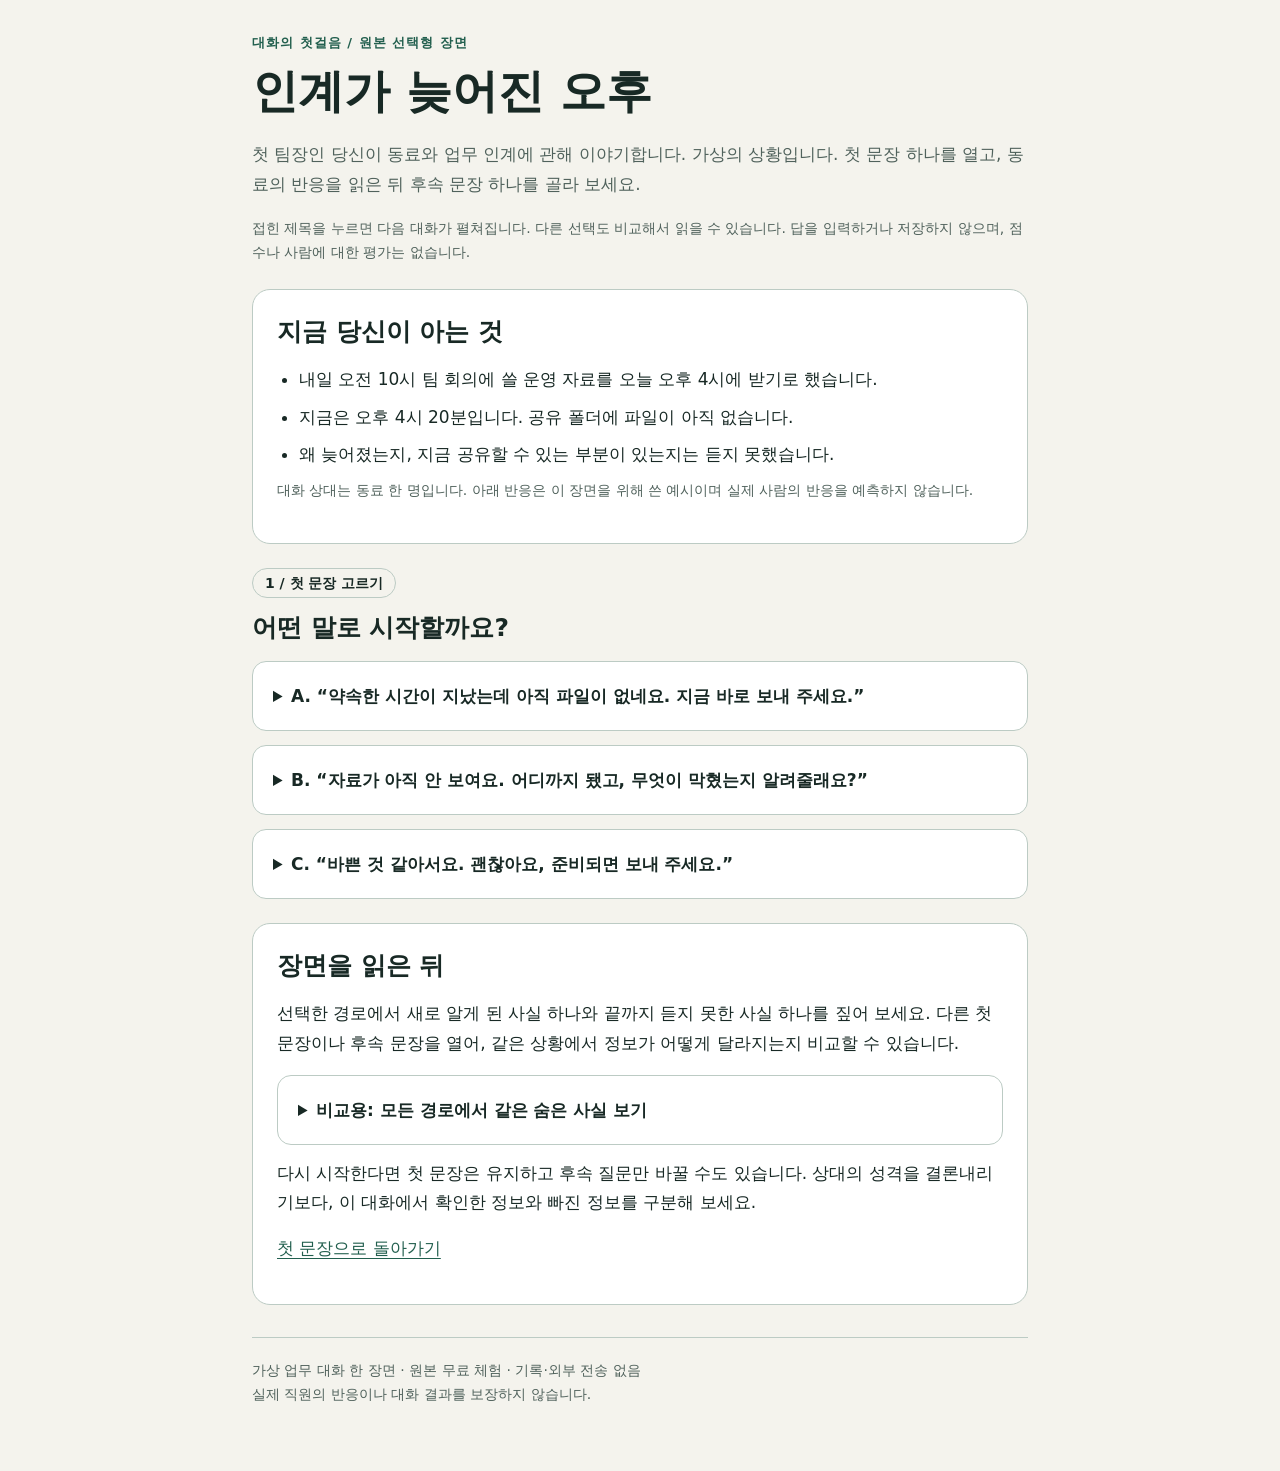
==== conversation-first-step/index.html @ abb4db86 "Publish free Korean conversation reading preview" ====
<!doctype html>
<html lang="ko">
<head>
  <meta charset="utf-8">
  <meta name="viewport" content="width=device-width, initial-scale=1">
  <meta name="description" content="가상의 인계 지연 상황에서 첫 문장과 후속 질문을 고르고, 확인한 정보와 남은 질문을 돌아보는 한국어 선택형 대화 한 장면.">
  <title>대화의 첫걸음 · 인계가 늦어진 오후</title>
  <style>
    :root{--ink:#182925;--muted:#50625c;--line:#bccbc4;--accent:#225f4e;--paper:#f4f3ed;--soft:#edf4ef}
    *{box-sizing:border-box}body{margin:0;background:var(--paper);color:var(--ink);font:17px/1.75 system-ui,"Malgun Gothic",sans-serif}
    main{max-width:820px;margin:auto;padding:32px 22px 64px}h1{font-size:clamp(30px,6vw,46px);line-height:1.25;margin:8px 0 20px}h2{font-size:25px;line-height:1.4;margin:0 0 16px}h3{font-size:21px;line-height:1.5;margin:0 0 12px}p{margin:0 0 16px}a{color:var(--accent);text-underline-offset:4px}a:focus-visible,summary:focus-visible{outline:3px solid #8a5e00;outline-offset:4px;border-radius:4px}
    .skip{position:absolute;left:12px;top:-100px;background:#fff;padding:8px 14px}.skip:focus{top:12px}.eyebrow{font-size:13px;font-weight:750;letter-spacing:.08em;margin:0;color:var(--accent)}.intro{color:var(--muted)}.card{background:#fff;border:1px solid var(--line);border-radius:18px;padding:24px;margin:24px 0}.facts{padding-left:22px;margin:0}.facts li{margin:8px 0}.step{display:inline-block;font-size:14px;font-weight:750;border:1px solid var(--line);border-radius:99px;padding:2px 12px;margin-bottom:12px}
    details{background:#fff;border:1px solid var(--line);border-radius:14px;margin:14px 0;scroll-margin-top:18px}summary{cursor:pointer;padding:20px;font-weight:750;line-height:1.65}details[open]>summary{border-bottom:1px solid var(--line);background:var(--soft);border-radius:14px 14px 0 0}.inside{padding:22px}.role{display:block;font-size:13px;letter-spacing:.04em;font-weight:800;color:var(--muted);margin-bottom:4px}.speech{padding-left:15px;border-left:3px solid var(--line);margin-bottom:20px}.choice{background:#fafbf8}.choice summary{font-size:16px}.result{border-top:1px solid var(--line);padding-top:18px;margin-top:20px}.result dl{margin:0}.result dt{font-weight:750;margin-top:14px}.result dd{margin:4px 0 16px}.return{font-size:14px;margin-top:20px}.note{font-size:14px;color:var(--muted)}footer{border-top:1px solid var(--line);padding-top:20px;margin-top:32px;font-size:14px;color:var(--muted)}
    @media(max-width:480px){main{padding:24px 14px 44px}.card{padding:20px}summary{padding:17px}.inside{padding:17px}.speech{padding-left:12px}h2{font-size:23px}}
  </style>
</head>
<body>
  <a class="skip" href="#choices">첫 문장 선택으로 이동</a>
  <main id="top">
    <header>
      <p class="eyebrow">대화의 첫걸음 / 원본 선택형 장면</p>
      <h1>인계가 늦어진 오후</h1>
      <p class="intro">첫 팀장인 당신이 동료와 업무 인계에 관해 이야기합니다. 가상의 상황입니다. 첫 문장 하나를 열고, 동료의 반응을 읽은 뒤 후속 문장 하나를 골라 보세요.</p>
      <p class="note">접힌 제목을 누르면 다음 대화가 펼쳐집니다. 다른 선택도 비교해서 읽을 수 있습니다. 답을 입력하거나 저장하지 않으며, 점수나 사람에 대한 평가는 없습니다.</p>
    </header>

    <section class="card" aria-labelledby="scene-title">
      <h2 id="scene-title">지금 당신이 아는 것</h2>
      <ul class="facts">
        <li>내일 오전 10시 팀 회의에 쓸 운영 자료를 오늘 오후 4시에 받기로 했습니다.</li>
        <li>지금은 오후 4시 20분입니다. 공유 폴더에 파일이 아직 없습니다.</li>
        <li>왜 늦어졌는지, 지금 공유할 수 있는 부분이 있는지는 듣지 못했습니다.</li>
      </ul>
      <p class="note">대화 상대는 동료 한 명입니다. 아래 반응은 이 장면을 위해 쓴 예시이며 실제 사람의 반응을 예측하지 않습니다.</p>
    </section>

    <section id="choices" aria-labelledby="choices-title">
      <span class="step">1 / 첫 문장 고르기</span>
      <h2 id="choices-title">어떤 말로 시작할까요?</h2>

      <details id="opening-a" name="opening">
        <summary>A. “약속한 시간이 지났는데 아직 파일이 없네요. 지금 바로 보내 주세요.”</summary>
        <div class="inside">
          <p class="speech"><span class="role">동료</span>“아직 확인할 게 두 개 있어요. 확인이 끝나면 보내겠습니다.”</p>
          <p>두 가지 확인이 남아 있다는 말을 들었습니다. 무엇을 확인하는지와 초안을 보낼 수 있는지는 아직 모릅니다.</p>
          <span class="step">2 / 후속 문장 고르기</span>
          <details class="choice" id="a-1" name="follow-a">
            <summary>A1. “확인 답변이 없어도 일단 완성본으로 보내 주세요.”</summary>
            <div class="inside">
              <p class="speech"><span class="role">동료</span>“본문은 끝났지만 표에 있는 두 수치의 기준을 확인하지 못했어요. 미확인 상태를 숨긴 채 완성본이라고 표시하기는 어렵습니다.”</p>
              <p class="speech"><span class="role">당신</span>“알겠습니다. 그 부분은 확인하고 보내 주세요.”</p>
              <section class="result" id="end-a1" aria-labelledby="end-a1-title">
                <h3 id="end-a1-title">A1 / 확인을 기다리며 대화가 끝났습니다</h3>
                <dl><dt>확인한 정보</dt><dd>본문은 끝났고, 표의 두 수치에 미확인 기준이 있습니다. 지금 완성본으로 취급하기는 어렵습니다.</dd><dt>남은 질문</dt><dd>어떤 기준이 빠졌는지, 이미 확인 요청을 했는지, 초안 공유가 가능한지, 언제 다시 현황을 볼지는 정하지 못했습니다.</dd><dt>돌아보기</dt><dd>급한 전달을 요구하다가 “완성”의 의미가 달랐다는 점을 알았습니다. 다음 대화에서 완성본과 공유 가능한 초안을 구분해 물어볼 수 있을까요?</dd></dl>
              </section>
              <p class="return"><a href="#opening-a">A의 다른 후속 문장 보기</a> · <a href="#review">장면 돌아보기</a></p>
            </div>
          </details>
          <details class="choice" id="a-2" name="follow-a">
            <summary>A2. “확인할 두 가지가 무엇인가요? 지금 공유할 수 있는 부분도 있나요?”</summary>
            <div class="inside">
              <p class="speech"><span class="role">동료</span>“본문은 끝났고 표의 두 수치 기준이 남았어요. 오후 2시에 확인 요청을 남겼는데 아직 답이 없어요. 미확인 부분을 표시한 초안은 지금 공유할 수 있습니다.”</p>
              <p class="speech"><span class="role">당신</span>“그럼 표시한 초안을 먼저 받고, 오후 4시 45분에 답변 상태를 다시 확인할까요?”</p>
              <p class="speech"><span class="role">동료</span>“네, 초안은 먼저 보내겠습니다. 4시 45분에 현황은 알려드릴 수 있지만, 그때까지 답변이 올지는 모르겠습니다.”</p>
              <section class="result" id="end-a2" aria-labelledby="end-a2-title">
                <h3 id="end-a2-title">A2 / 초안과 다음 확인 시점을 나눴습니다</h3>
                <dl><dt>확인한 정보</dt><dd>완료된 본문, 미확인 수치 두 개, 오후 2시의 확인 요청, 먼저 공유 가능한 초안을 알았습니다. 오후 4시 45분 현황 확인에 합의했습니다.</dd><dt>남은 질문</dt><dd>수치 기준이 구체적으로 어떻게 모호한지는 아직 듣지 못했습니다. 답변 도착과 최종본 완성 시각도 확정되지 않았습니다.</dd><dt>돌아보기</dt><dd>첫 요청은 같았지만 후속 질문이 공유 가능한 부분을 드러냈습니다. 다음 확인 시점을 정한 것과 그때 최종본이 완성된다는 약속을 구분해 보세요.</dd></dl>
              </section>
              <p class="return"><a href="#opening-a">A의 다른 후속 문장 보기</a> · <a href="#review">장면 돌아보기</a></p>
            </div>
          </details>
        </div>
      </details>

      <details id="opening-b" name="opening">
        <summary>B. “자료가 아직 안 보여요. 어디까지 됐고, 무엇이 막혔는지 알려줄래요?”</summary>
        <div class="inside">
          <p class="speech"><span class="role">동료</span>“본문은 끝났는데 표의 두 수치 기준이 불명확해요. 오후 2시에 확인 요청을 남겼지만 아직 답이 없어요. 미확인 표시를 한 초안은 보낼 수 있습니다.”</p>
          <p>완료된 부분, 기다리는 답변, 먼저 받을 수 있는 초안을 들었습니다. 확인 요청의 내용과 이후 일정은 아직 살펴보지 않았습니다.</p>
          <span class="step">2 / 후속 문장 고르기</span>
          <details class="choice" id="b-1" name="follow-b">
            <summary>B1. “기준이 어떻게 모호한가요? 확인 요청 내용과 초안을 같이 볼 수 있을까요?”</summary>
            <div class="inside">
              <p class="speech"><span class="role">동료</span>“새 양식에 두 수치가 월간 값인지 누적 값인지 표시가 없어요. 그 구분을 물었습니다. 초안에는 두 칸을 비우고 ‘기준 확인 중’이라고 쓸 수 있어요.”</p>
              <p class="speech"><span class="role">당신</span>“그 초안과 질문 내용을 먼저 공유해 주세요. 오후 4시 45분에 답변 상태를 함께 보고, 미확인 칸을 어떻게 다룰지 정하겠습니다.”</p>
              <p class="speech"><span class="role">동료</span>“네, 그렇게 공유하겠습니다. 다만 답변이 언제 올지는 아직 모릅니다.”</p>
              <section class="result" id="end-b1" aria-labelledby="end-b1-title">
                <h3 id="end-b1-title">B1 / 모호한 기준을 함께 볼 준비를 했습니다</h3>
                <dl><dt>확인한 정보</dt><dd>새 양식에 월간·누적 구분이 빠졌다는 구체적인 장애를 알았습니다. 확인 요청과 빈칸 표시 초안을 함께 받기로 했고, 오후 4시 45분에 다시 보기로 합의했습니다.</dd><dt>남은 질문</dt><dd>정확한 수치 기준은 답변 전까지 미확정입니다. 이 계획만으로 내일 회의 전에 최종본이 완성된다고 보장할 수 없습니다.</dd><dt>돌아보기</dt><dd>“막혔다”를 구체적인 질문으로 바꿨습니다. 다음 확인에서 답변이 없더라도 판단해야 할 항목은 무엇인지 떠올려 보세요.</dd></dl>
              </section>
              <p class="return"><a href="#opening-b">B의 다른 후속 문장 보기</a> · <a href="#review">장면 돌아보기</a></p>
            </div>
          </details>
          <details class="choice" id="b-2" name="follow-b">
            <summary>B2. “그럼 오늘 안에는 완성할 수 있겠죠?”</summary>
            <div class="inside">
              <p class="speech"><span class="role">동료</span>“답변이 언제 올지 몰라 오늘 안에 완성할 수 있다고 확답하기는 어려워요.”</p>
              <p class="speech"><span class="role">당신</span>“알겠습니다. 답변이 오면 알려 주세요.”</p>
              <section class="result" id="end-b2" aria-labelledby="end-b2-title">
                <h3 id="end-b2-title">B2 / 일정의 불확실성만 확인했습니다</h3>
                <dl><dt>확인한 정보</dt><dd>처음 들은 본문 완료·수치 미확인·오후 2시 요청·초안 가능 여부에 더해, 오늘 안에 끝난다는 확답은 어렵다는 점을 알았습니다.</dd><dt>남은 질문</dt><dd>월간·누적 구분 문제를 구체적으로 보지 못했고, 가능한 초안을 언제 받을지도 정하지 않았습니다. 답변이 안 올 때 다시 이야기할 시점도 없습니다.</dd><dt>돌아보기</dt><dd>열린 첫 질문으로 정보를 들었지만 후속 문장은 완료 약속에 집중했습니다. 답변이 오지 않는 경우의 다음 행동도 물어볼 필요가 있을까요?</dd></dl>
              </section>
              <p class="return"><a href="#opening-b">B의 다른 후속 문장 보기</a> · <a href="#review">장면 돌아보기</a></p>
            </div>
          </details>
        </div>
      </details>

      <details id="opening-c" name="opening">
        <summary>C. “바쁜 것 같아서요. 괜찮아요, 준비되면 보내 주세요.”</summary>
        <div class="inside">
          <p class="speech"><span class="role">동료</span>“그럼 확인이 끝나는 대로 보내겠습니다.”</p>
          <p>상대가 바쁠 것이라고 먼저 짐작했습니다. 동료는 확인이 끝나면 보내겠다고 했지만, 무엇을 확인하는지는 설명하지 않았습니다.</p>
          <span class="step">2 / 후속 문장 고르기</span>
          <details class="choice" id="c-1" name="follow-c">
            <summary>C1. “내일 10시 회의에 필요해요. 지금 공유할 수 있는 부분은 어디까지인가요?”</summary>
            <div class="inside">
              <p class="speech"><span class="role">동료</span>“본문은 끝났어요. 표의 두 수치 기준만 확인 중이라 그 부분을 표시한 초안은 보낼 수 있습니다.”</p>
              <p class="speech"><span class="role">당신</span>“초안은 오후 4시 30분에 받을 수 있을까요? 그때 확인 중인 부분의 상태도 알려 주세요.”</p>
              <p class="speech"><span class="role">동료</span>“네, 그때 초안과 현재 상태를 보내겠습니다. 기준 답변까지 올지는 모르겠습니다.”</p>
              <section class="result" id="end-c1" aria-labelledby="end-c1-title">
                <h3 id="end-c1-title">C1 / 필요한 시각과 초안 공유를 다시 맞췄습니다</h3>
                <dl><dt>확인한 정보</dt><dd>본문이 끝났고 미확인 표시 초안을 받을 수 있습니다. 내일 오전 10시의 필요를 말하고 오늘 오후 4시 30분의 초안 공유에 합의했습니다.</dd><dt>남은 질문</dt><dd>오후 2시에 이미 요청했다는 사실과 월간·누적 구분이 빠진 원인은 듣지 못했습니다. 기준 답변 도착은 여전히 불확실합니다.</dd><dt>돌아보기</dt><dd>“준비되면”이라는 넓은 말을 필요한 시각과 공유 범위로 좁혔습니다. 이후 질문은 완료 시각만 묻는 대신 어떤 장애를 확인할 수 있을까요?</dd></dl>
              </section>
              <p class="return"><a href="#opening-c">C의 다른 후속 문장 보기</a> · <a href="#review">장면 돌아보기</a></p>
            </div>
          </details>
          <details class="choice" id="c-2" name="follow-c">
            <summary>C2. “고생 많아요. 저도 바쁘니 확인되면 그때 알려 주세요.”</summary>
            <div class="inside">
              <p class="speech"><span class="role">동료</span>“네, 확인 답변을 받으면 공유하겠습니다.”</p>
              <p class="speech"><span class="role">당신</span>“네, 그럼 기다릴게요.”</p>
              <section class="result" id="end-c2" aria-labelledby="end-c2-title">
                <h3 id="end-c2-title">C2 / 서로 기다리기로 하고 대화를 닫았습니다</h3>
                <dl><dt>확인한 정보</dt><dd>동료가 확인 답변을 기다린다는 점만 알았습니다. 바쁜지 여부나 이미 끝낸 분량은 실제로 확인하지 않았습니다.</dd><dt>남은 질문</dt><dd>완료된 본문, 두 수치의 기준, 오후 2시 요청, 초안 공유 가능 여부를 듣지 못했습니다. 다시 이야기할 시각도 정하지 않았습니다.</dd><dt>돌아보기</dt><dd>격려와 배려를 전했지만 작업 정보는 거의 남지 않았습니다. 기다리는 동안 회의 준비에 필요한 정보를 얻으려면 어떤 질문을 더할 수 있을까요?</dd></dl>
              </section>
              <p class="return"><a href="#opening-c">C의 다른 후속 문장 보기</a> · <a href="#review">장면 돌아보기</a></p>
            </div>
          </details>
        </div>
      </details>
    </section>

    <section class="card" id="review" aria-labelledby="review-title">
      <h2 id="review-title">장면을 읽은 뒤</h2>
      <p>선택한 경로에서 새로 알게 된 사실 하나와 끝까지 듣지 못한 사실 하나를 짚어 보세요. 다른 첫 문장이나 후속 문장을 열어, 같은 상황에서 정보가 어떻게 달라지는지 비교할 수 있습니다.</p>
      <details id="fixed-facts"><summary>비교용: 모든 경로에서 같은 숨은 사실 보기</summary><div class="inside"><ul class="facts"><li>본문은 끝났습니다. 표의 두 수치가 월간 값인지 누적 값인지 새 양식에 표시가 없습니다.</li><li>동료는 오후 2시에 그 구분을 물었지만 오후 4시 20분까지 답변을 받지 못했습니다.</li><li>미확인 부분을 표시한 초안은 공유할 수 있습니다. 답변이 언제 올지는 모릅니다.</li></ul><p class="note">선택이 이 사실을 바꾸지는 않습니다. 무엇을 듣고 무엇을 함께 정했는지가 달라집니다.</p></div></details>
      <p>다시 시작한다면 첫 문장은 유지하고 후속 질문만 바꿀 수도 있습니다. 상대의 성격을 결론내리기보다, 이 대화에서 확인한 정보와 빠진 정보를 구분해 보세요.</p>
      <p><a href="#choices">첫 문장으로 돌아가기</a></p>
    </section>
    <footer>가상 업무 대화 한 장면 · 원본 무료 체험 · 기록·외부 전송 없음<br>실제 직원의 반응이나 대화 결과를 보장하지 않습니다.</footer>
  </main>
</body>
</html>
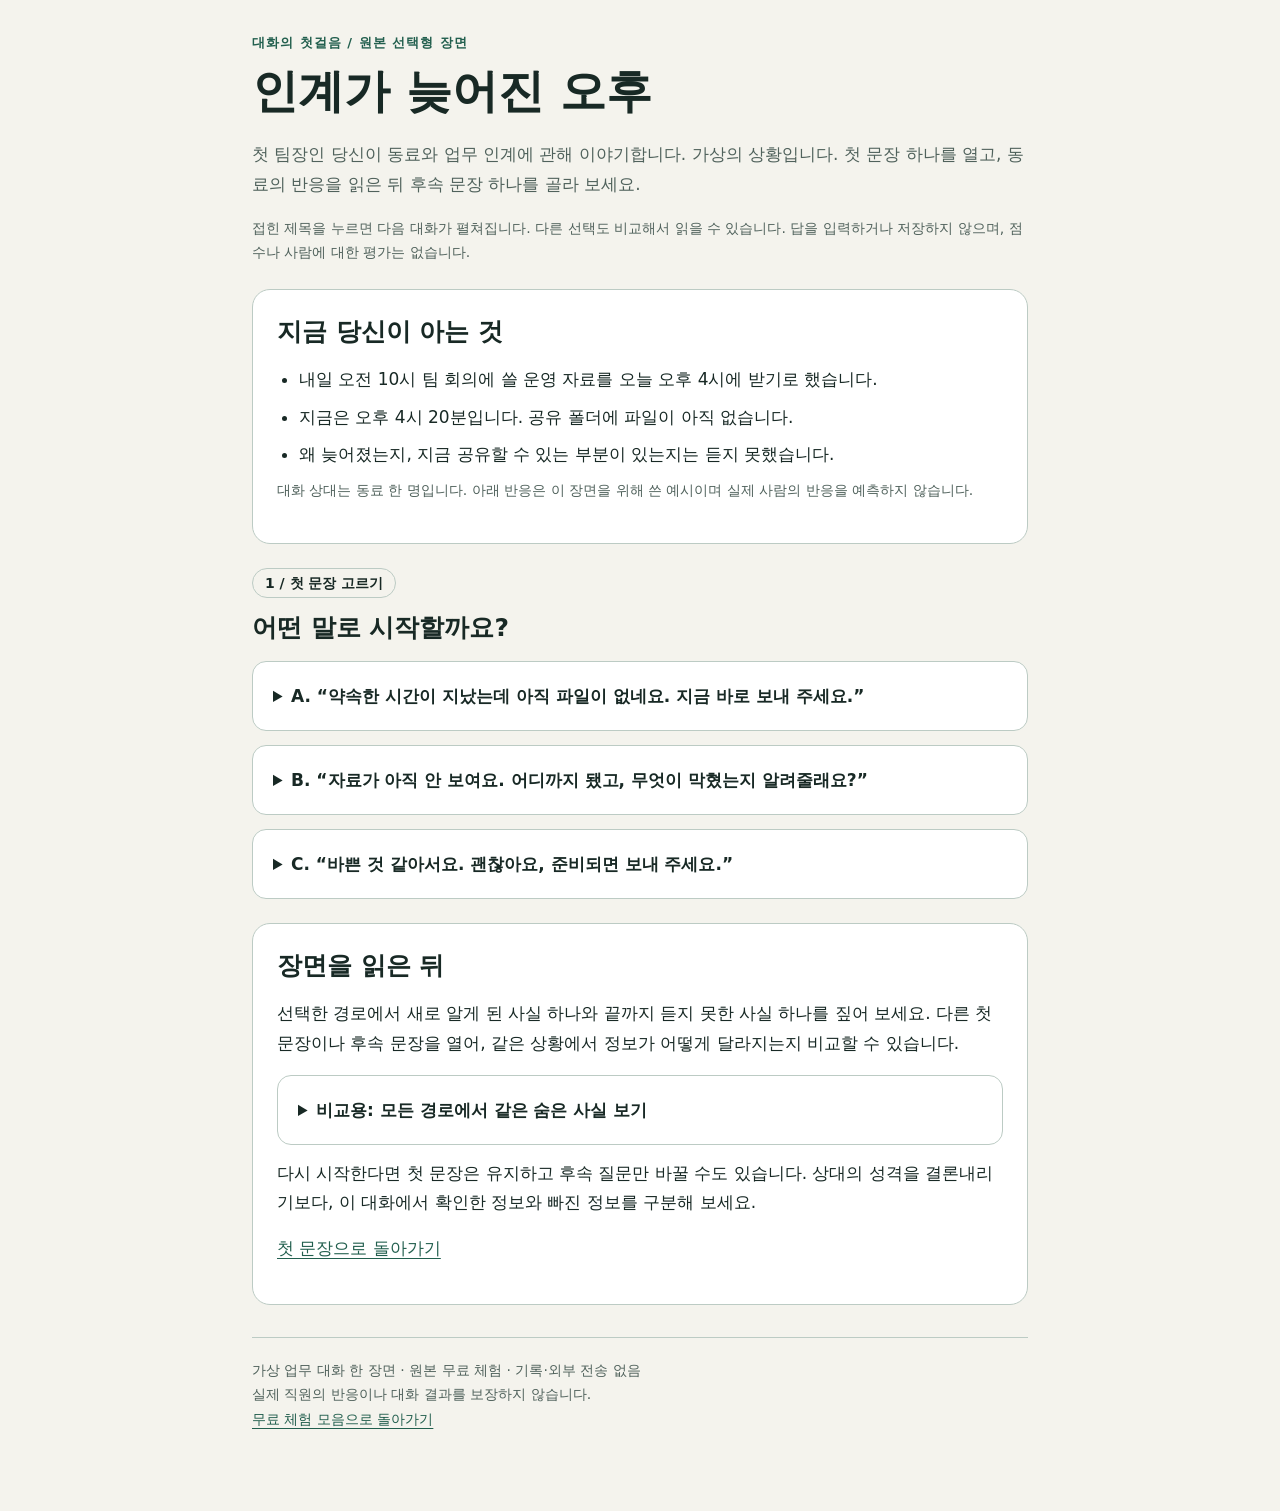
==== commit d3c8de9f: "Link conversation preview back to free resources" ====
--- a/conversation-first-step/index.html
+++ b/conversation-first-step/index.html
@@ -148,7 +148,7 @@
       <p>다시 시작한다면 첫 문장은 유지하고 후속 질문만 바꿀 수도 있습니다. 상대의 성격을 결론내리기보다, 이 대화에서 확인한 정보와 빠진 정보를 구분해 보세요.</p>
       <p><a href="#choices">첫 문장으로 돌아가기</a></p>
     </section>
-    <footer>가상 업무 대화 한 장면 · 원본 무료 체험 · 기록·외부 전송 없음<br>실제 직원의 반응이나 대화 결과를 보장하지 않습니다.</footer>
+    <footer>가상 업무 대화 한 장면 · 원본 무료 체험 · 기록·외부 전송 없음<br>실제 직원의 반응이나 대화 결과를 보장하지 않습니다.<p><a href="../#free-resources">무료 체험 모음으로 돌아가기</a></p></footer>
   </main>
 </body>
 </html>
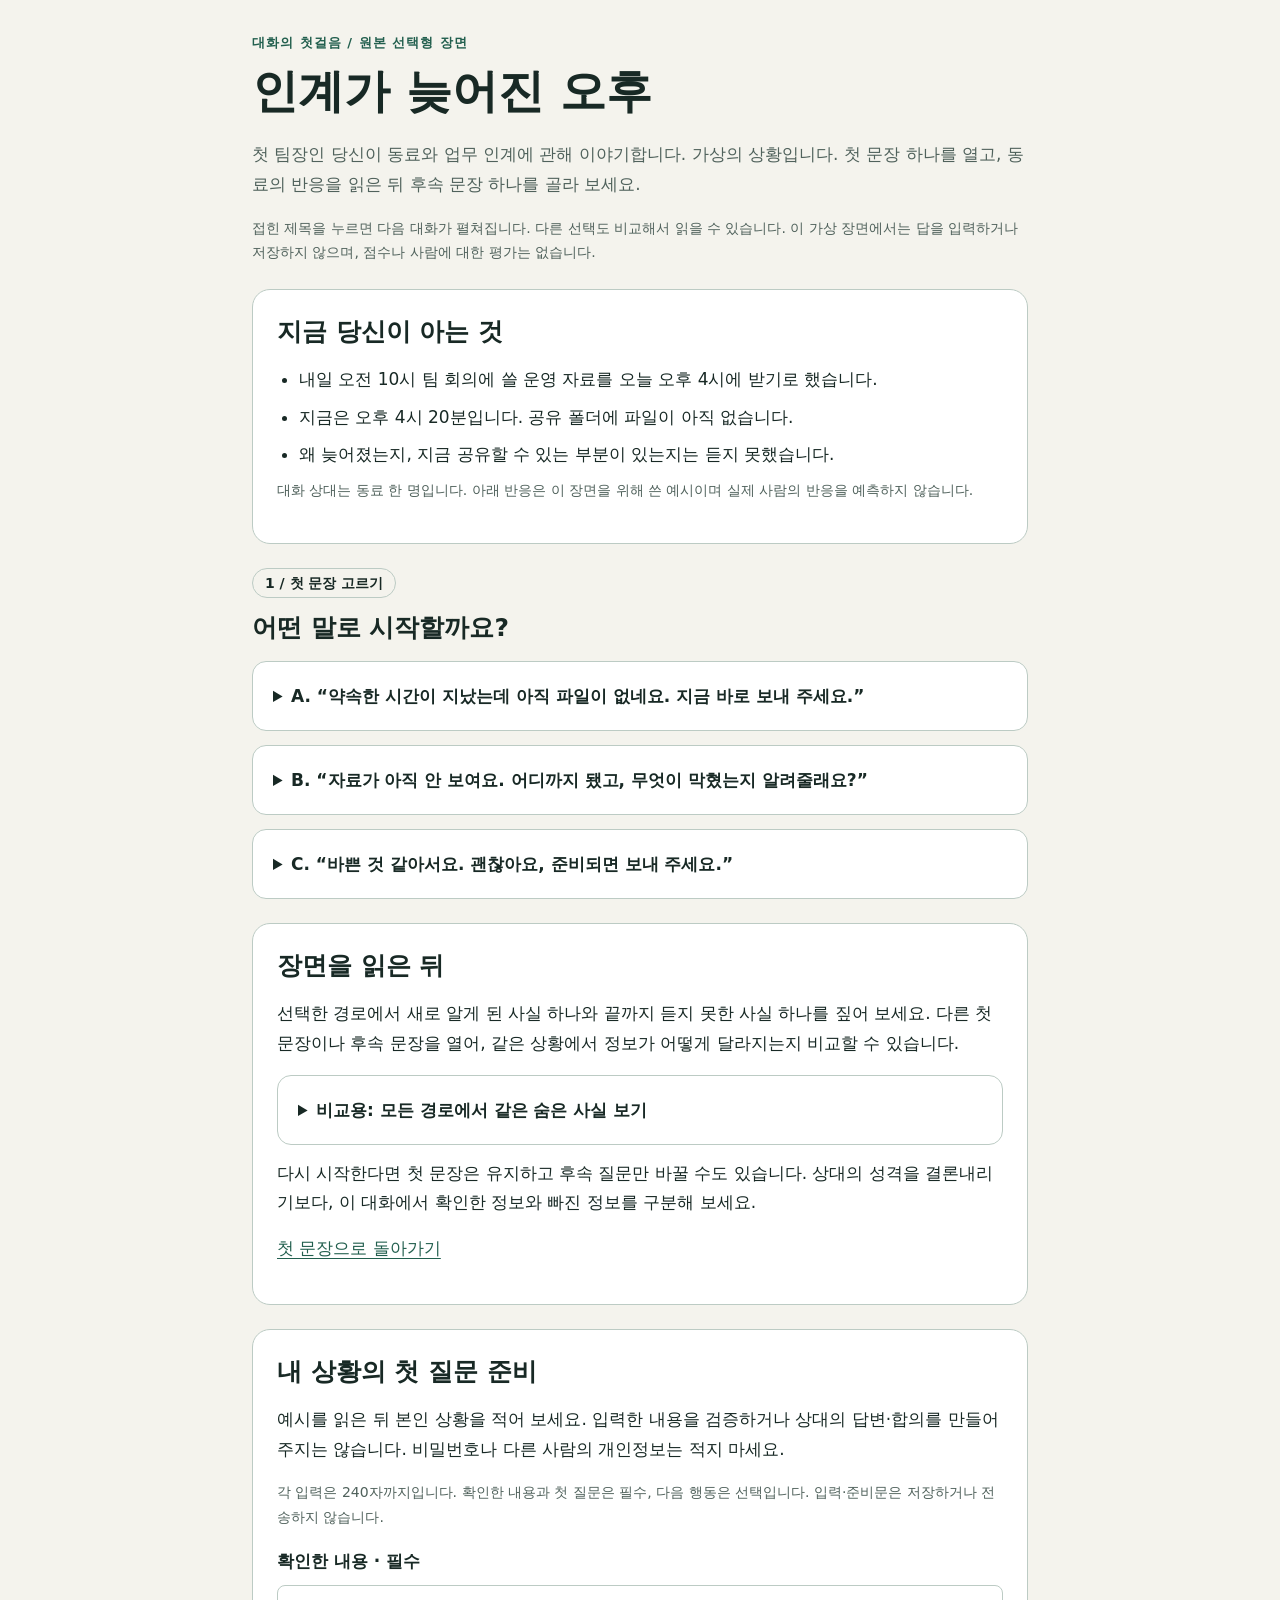
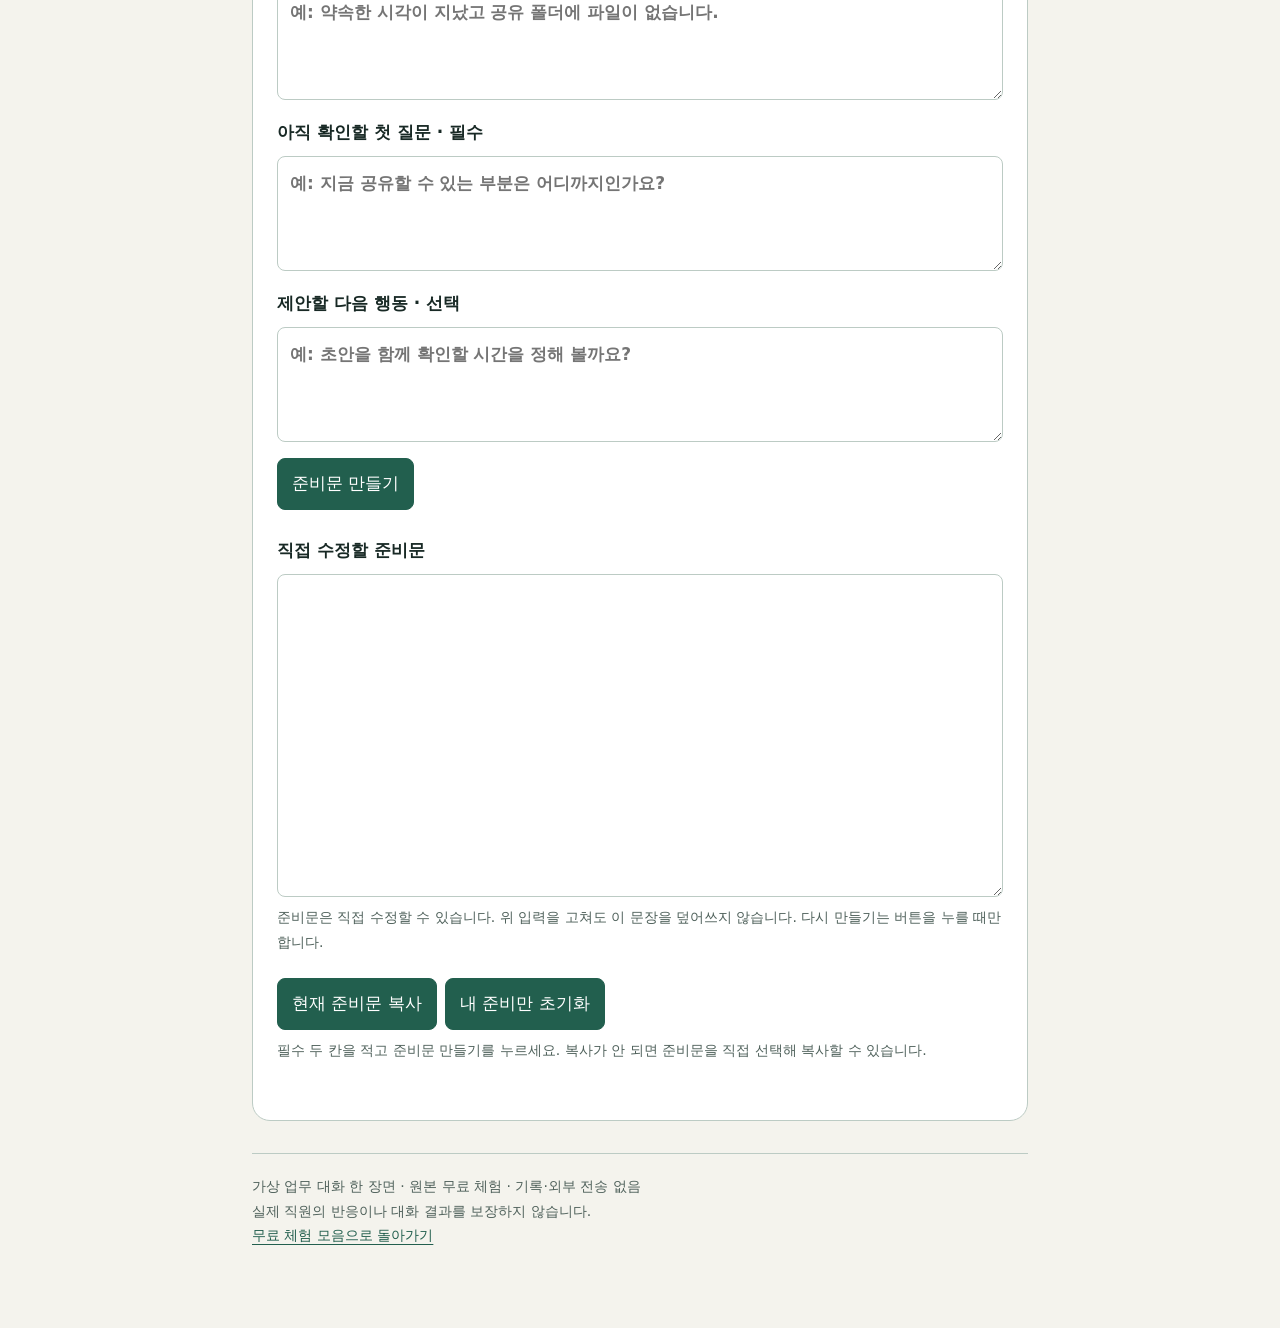
==== commit 917c5d4f: "Add editable own-situation conversation preparation" ====
--- a/conversation-first-step/index.html
+++ b/conversation-first-step/index.html
@@ -12,6 +12,7 @@
     .skip{position:absolute;left:12px;top:-100px;background:#fff;padding:8px 14px}.skip:focus{top:12px}.eyebrow{font-size:13px;font-weight:750;letter-spacing:.08em;margin:0;color:var(--accent)}.intro{color:var(--muted)}.card{background:#fff;border:1px solid var(--line);border-radius:18px;padding:24px;margin:24px 0}.facts{padding-left:22px;margin:0}.facts li{margin:8px 0}.step{display:inline-block;font-size:14px;font-weight:750;border:1px solid var(--line);border-radius:99px;padding:2px 12px;margin-bottom:12px}
     details{background:#fff;border:1px solid var(--line);border-radius:14px;margin:14px 0;scroll-margin-top:18px}summary{cursor:pointer;padding:20px;font-weight:750;line-height:1.65}details[open]>summary{border-bottom:1px solid var(--line);background:var(--soft);border-radius:14px 14px 0 0}.inside{padding:22px}.role{display:block;font-size:13px;letter-spacing:.04em;font-weight:800;color:var(--muted);margin-bottom:4px}.speech{padding-left:15px;border-left:3px solid var(--line);margin-bottom:20px}.choice{background:#fafbf8}.choice summary{font-size:16px}.result{border-top:1px solid var(--line);padding-top:18px;margin-top:20px}.result dl{margin:0}.result dt{font-weight:750;margin-top:14px}.result dd{margin:4px 0 16px}.return{font-size:14px;margin-top:20px}.note{font-size:14px;color:var(--muted)}footer{border-top:1px solid var(--line);padding-top:20px;margin-top:32px;font-size:14px;color:var(--muted)}
     @media(max-width:480px){main{padding:24px 14px 44px}.card{padding:20px}summary{padding:17px}.inside{padding:17px}.speech{padding-left:12px}h2{font-size:23px}}
+    #own-preparation label{display:block;font-weight:700;margin:18px 0 8px}#own-preparation textarea{display:block;width:100%;min-width:0;margin-top:8px;padding:12px;border:1px solid var(--line);border-radius:8px;font:inherit;resize:vertical}#own-preparation button{border:1px solid var(--accent);border-radius:8px;padding:10px 14px;margin:8px 8px 8px 0;background:var(--accent);color:#fff;font:inherit;cursor:pointer}#own-preparation button:disabled{opacity:.6;cursor:wait}#own-preparation textarea:focus-visible,#own-preparation button:focus-visible{outline:3px solid #8a5e00;outline-offset:3px}#own-status{min-height:3em}
   </style>
 </head>
 <body>
@@ -21,7 +22,7 @@
       <p class="eyebrow">대화의 첫걸음 / 원본 선택형 장면</p>
       <h1>인계가 늦어진 오후</h1>
       <p class="intro">첫 팀장인 당신이 동료와 업무 인계에 관해 이야기합니다. 가상의 상황입니다. 첫 문장 하나를 열고, 동료의 반응을 읽은 뒤 후속 문장 하나를 골라 보세요.</p>
-      <p class="note">접힌 제목을 누르면 다음 대화가 펼쳐집니다. 다른 선택도 비교해서 읽을 수 있습니다. 답을 입력하거나 저장하지 않으며, 점수나 사람에 대한 평가는 없습니다.</p>
+      <p class="note">접힌 제목을 누르면 다음 대화가 펼쳐집니다. 다른 선택도 비교해서 읽을 수 있습니다. 이 가상 장면에서는 답을 입력하거나 저장하지 않으며, 점수나 사람에 대한 평가는 없습니다.</p>
     </header>
 
     <section class="card" aria-labelledby="scene-title">
@@ -148,7 +149,48 @@
       <p>다시 시작한다면 첫 문장은 유지하고 후속 질문만 바꿀 수도 있습니다. 상대의 성격을 결론내리기보다, 이 대화에서 확인한 정보와 빠진 정보를 구분해 보세요.</p>
       <p><a href="#choices">첫 문장으로 돌아가기</a></p>
     </section>
+    <section class="card" id="own-preparation" aria-labelledby="own-title">
+      <h2 id="own-title">내 상황의 첫 질문 준비</h2>
+      <p>예시를 읽은 뒤 본인 상황을 적어 보세요. 입력한 내용을 검증하거나 상대의 답변·합의를 만들어 주지는 않습니다. 비밀번호나 다른 사람의 개인정보는 적지 마세요.</p>
+      <p id="own-limits" class="note">각 입력은 240자까지입니다. 확인한 내용과 첫 질문은 필수, 다음 행동은 선택입니다. 입력·준비문은 저장하거나 전송하지 않습니다.</p>
+      <label for="own-fact">확인한 내용 · 필수<textarea id="own-fact" rows="3" required aria-describedby="own-limits" placeholder="예: 약속한 시각이 지났고 공유 폴더에 파일이 없습니다."></textarea></label>
+      <label for="own-question">아직 확인할 첫 질문 · 필수<textarea id="own-question" rows="3" required aria-describedby="own-limits" placeholder="예: 지금 공유할 수 있는 부분은 어디까지인가요?"></textarea></label>
+      <label for="own-action">제안할 다음 행동 · 선택<textarea id="own-action" rows="3" aria-describedby="own-limits" placeholder="예: 초안을 함께 확인할 시간을 정해 볼까요?"></textarea></label>
+      <button id="own-build" type="button">준비문 만들기</button>
+      <label for="own-output">직접 수정할 준비문<textarea id="own-output" rows="10" aria-describedby="own-edit-note own-status"></textarea></label>
+      <p class="note" id="own-edit-note">준비문은 직접 수정할 수 있습니다. 위 입력을 고쳐도 이 문장을 덮어쓰지 않습니다. 다시 만들기는 버튼을 누를 때만 합니다.</p>
+      <button id="own-copy" type="button">현재 준비문 복사</button><button id="own-reset" type="button">내 준비만 초기화</button>
+      <p id="own-status" class="note" role="status" aria-live="polite">필수 두 칸을 적고 준비문 만들기를 누르세요. 복사가 안 되면 준비문을 직접 선택해 복사할 수 있습니다.</p>
+    </section>
     <footer>가상 업무 대화 한 장면 · 원본 무료 체험 · 기록·외부 전송 없음<br>실제 직원의 반응이나 대화 결과를 보장하지 않습니다.<p><a href="../#free-resources">무료 체험 모음으로 돌아가기</a></p></footer>
   </main>
+<script>
+'use strict';
+const ownFields=['own-fact','own-question','own-action'].map(id=>document.getElementById(id));
+const ownOutput=document.getElementById('own-output'),ownStatus=document.getElementById('own-status'),ownCopy=document.getElementById('own-copy');
+let ownRevision=0,ownCopyBusy=false;
+function ownChanged(message){ownRevision++;ownStatus.textContent=message;}
+ownFields.forEach(field=>field.addEventListener('input',()=>{field.removeAttribute('aria-invalid');ownChanged(ownOutput.value?'입력이 바뀌었습니다. 준비문은 이전 입력 기준이며 직접 수정한 문장을 유지했습니다. 새 입력으로 만들려면 준비문 만들기를 누르세요.':'입력 내용을 적고 준비문 만들기를 누르세요.');}));
+ownOutput.addEventListener('input',()=>ownChanged('준비문을 직접 수정했습니다. 복사는 지금 보이는 문장을 사용합니다.'));
+document.getElementById('own-build').addEventListener('click',()=>{
+ const values=ownFields.map(field=>field.value),labels=['확인한 내용','아직 확인할 첫 질문','제안할 다음 행동'];
+ ownFields.forEach(field=>field.removeAttribute('aria-invalid'));
+ const invalid=values.findIndex((value,i)=>value.length>240||(i<2&&!value.trim()));
+ if(invalid!==-1){ownFields[invalid].setAttribute('aria-invalid','true');ownChanged(labels[invalid]+(values[invalid].length>240?'은 240자 이하로 적어 주세요. 입력과 기존 준비문은 유지됩니다.':'을 적어 주세요. 입력과 기존 준비문은 유지됩니다.'));ownFields[invalid].focus();return;}
+ ownOutput.value='내가 확인한 내용\n'+values[0]+'\n\n아직 확인할 첫 질문\n'+values[1]+(values[2].trim()?'\n\n합의 전 제안할 다음 행동\n'+values[2]:'');
+ ownChanged('준비문을 만들었습니다. 입력한 내용 그대로이며 확인이나 합의가 완료됐다는 뜻은 아닙니다. 직접 수정할 수 있습니다.');
+});
+ownCopy.addEventListener('click',async()=>{
+ if(ownCopyBusy)return;const snapshot=ownOutput.value;
+ if(!snapshot.trim()){ownChanged('복사할 준비문이 없습니다. 먼저 만들거나 직접 적어 주세요.');ownOutput.focus();return;}
+ if(!navigator.clipboard||typeof navigator.clipboard.writeText!=='function'){ownChanged('이 브라우저에서 자동 복사를 지원하지 않습니다. 준비문을 직접 선택해 복사하세요.');ownOutput.focus();return;}
+ const savedRevision=ownRevision;ownCopyBusy=true;ownCopy.disabled=true;ownStatus.textContent='현재 준비문 복사를 요청했습니다.';
+ try{await navigator.clipboard.writeText(snapshot);if(savedRevision===ownRevision)ownStatus.textContent='현재 준비문을 복사했습니다.';}
+ catch(error){if(savedRevision===ownRevision)ownStatus.textContent='복사 권한이 없거나 복사하지 못했습니다. 문장은 유지됩니다. 준비문을 직접 선택해 복사하세요.';}
+ finally{ownCopyBusy=false;ownCopy.disabled=false;}
+});
+document.getElementById('own-reset').addEventListener('click',()=>{ownFields.forEach(field=>{field.value='';field.removeAttribute('aria-invalid');});ownOutput.value='';ownChanged('내 입력과 준비문만 비웠습니다. 위 가상 장면은 그대로입니다.');});
+window.addEventListener('pagehide',()=>{ownRevision++;});
+</script>
 </body>
 </html>
